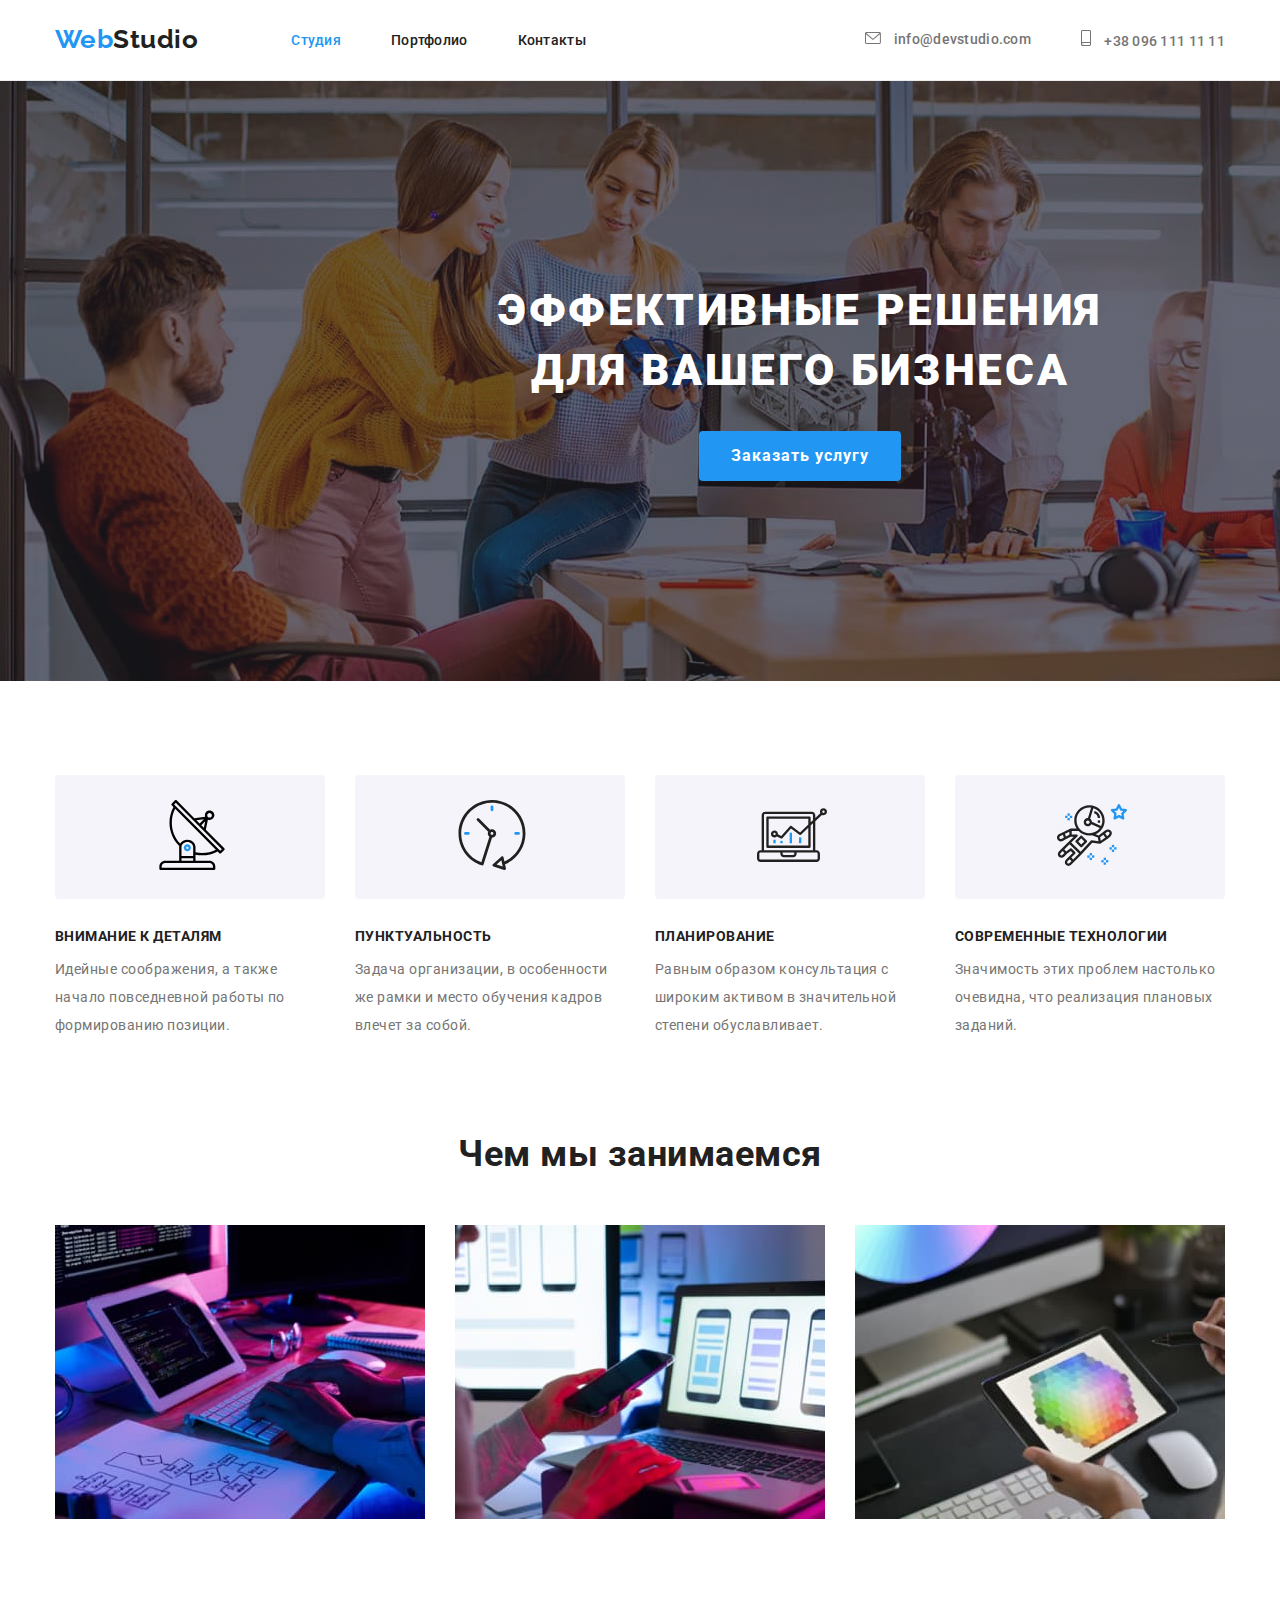
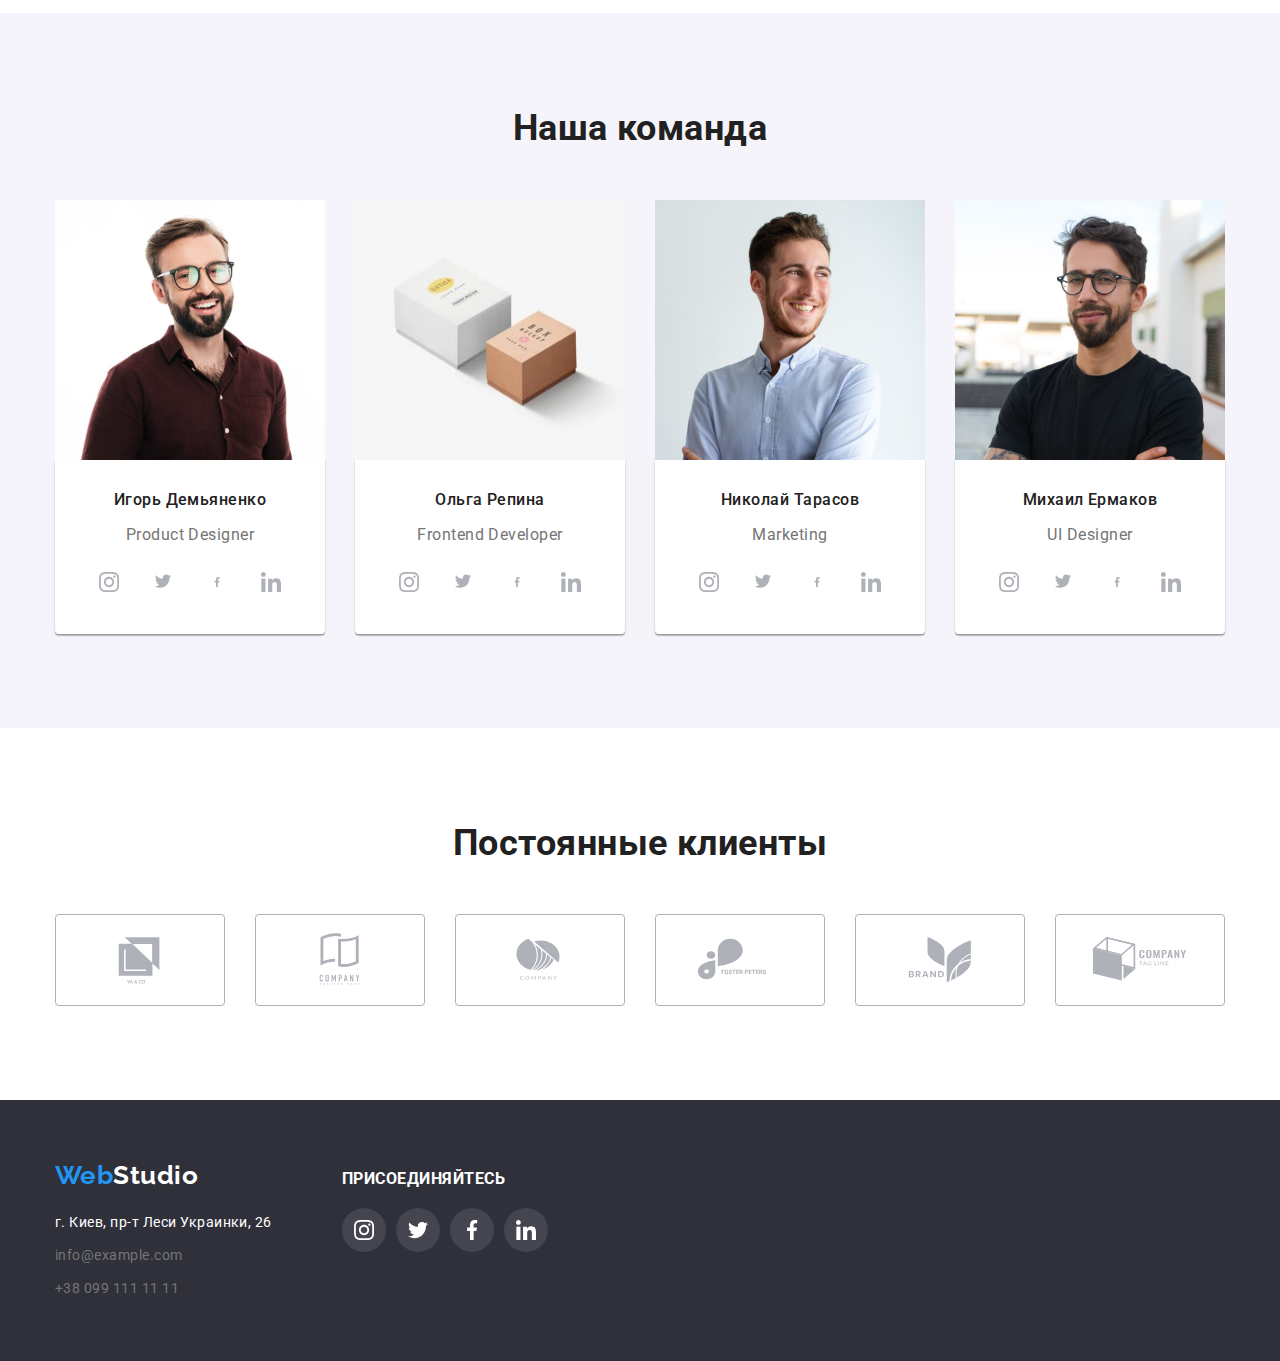
==== index.html @ 0385b1ef "Homework 4" ====
<!DOCTYPE html>
<html lang="ru">
  <head>
    <meta charset="UTF-8" />
    <meta http-equiv="X-UA-Compatible" content="IE=edge" />
    <meta name="viewport" content="width=device-width, initial-scale=1.0" />
    <title>Студия</title>
    <link rel="preconnect" href="https://fonts.googleapis.com" />
    <link rel="preconnect" href="https://fonts.gstatic.com" crossorigin />
    <link
      href="https://fonts.googleapis.com/css2?family=Raleway:wght@700&family=Roboto:wght@400;500;700;900&display=swap"
      rel="stylesheet"
    />
    <link
      rel="stylesheet"
      href="https://cdn.jsdelivr.net/npm/modern-normalize@1.1.0/modern-normalize.min.css"
    />
    <link rel="stylesheet" href="./css/styles.css" />
  </head>
  <body class="page">
    <!-- Шапка -->
    <header class="page-header">
      <div class="container header-content">
        <a lang="en" href="./index.html" class="logo"
          >Web<span class="logo-header">Studio</span></a
        >
        <nav class="main-nav">
          <ul class="site-nav">
            <li class="item">
              <a href="./index.html" class="link current">Студия</a>
            </li>
            <li class="item">
              <a href="./portfolio.html" class="link">Портфолио</a>
            </li>
            <li class="item"><a href="" class="link">Контакты</a></li>
          </ul>
        </nav>
        <ul class="contacts list">
          <li class="item">
            <a href="mailto:info@devstudio.com" class="contacts-header">
              <svg class="contacts-header-svg" width="16" height="12">
                <use
                  href="./images/svg/symbol-defs.svg#icon-envelope-hover-1"
                ></use>
              </svg>
              info@devstudio.com</a
            >
          </li>
          <li class="item contacts-link">
            <a href="tel:+380961111111" class="contacts-header">
              <svg class="contacts-header-svg" width="10" height="16">
                <use href="images/svg/symbol-defs.svg#icon-smartphone-1"></use>
              </svg>
              +38 096 111 11 11</a
            >
          </li>
        </ul>
      </div>
    </header>
    <main>
      <section class="section hero">
        <div class="container container-hero">
          <h1 class="hero-title">
            Эффективные решения <br />
            для вашего бизнеса
          </h1>
          <button type="button" class="button primary">Заказать услугу</button>
        </div>
      </section>
      <section class="section section-features">
        <div class="container">
          <h2 class="section-title visually-hidden">Чем мы занимаемся</h2>
          <ul class="features-list">
            <li class="features-list-item">
              <div class="features-icon">
                <svg class="features-icon-image">
                  <use href="./images/svg/symbol-defs.svg#icon-antenna-1"></use>
                </svg>
              </div>
              <h3 class="features-title">Внимание к деталям</h3>
              <p class="features-description">
                Идейные соображения, а также начало повседневной работы по
                формированию позиции.
              </p>
            </li>
            <li class="features-list-item">
              <div class="features-icon">
                <svg class="features-icon-image">
                  <use href="./images/svg/symbol-defs.svg#icon-clock-1"></use>
                </svg>
              </div>
              <h3 class="features-title">Пунктуальность</h3>
              <p class="features-description">
                Задача организации, в особенности же рамки и место обучения
                кадров влечет за собой.
              </p>
            </li>
            <li class="features-list-item">
              <div class="features-icon">
                <svg class="features-icon-image">
                  <use href="./images/svg/symbol-defs.svg#icon-diagram-1"></use>
                </svg>
              </div>
              <h3 class="features-title">Планирование</h3>
              <p class="features-description">
                Равным образом консультация с широким активом в значительной
                степени обуславливает.
              </p>
            </li>
            <li class="features-list-item">
              <div class="features-icon">
                <svg class="features-icon-image">
                  <use
                    href="./images/svg/symbol-defs.svg#icon-astronaut-1"
                  ></use>
                </svg>
              </div>
              <h3 class="features-title">Современные технологии</h3>
              <p class="features-description">
                Значимость этих проблем настолько очевидна, что реализация
                плановых заданий.
              </p>
            </li>
          </ul>
        </div>
      </section>
      <section class="section">
        <div class="container">
          <h2 class="section-title">Чем мы занимаемся</h2>
          <ul class="images-list">
            <li class="images-list-item">
              <img
                src="./images/jpeg/img.jpg"
                alt="Печать на клавиатуре"
                width="370"
                height="294"
              />
            </li>
            <li class="images-list-item">
              <img
                src="./images/jpeg/img(1).jpg"
                alt="Айфон"
                width="370"
                height="294"
              />
            </li>
            <li class="images-list-item">
              <img
                src="./images/jpeg/img(2).jpg"
                alt="Айпад"
                width="370"
                height="294"
              />
            </li>
          </ul>
        </div>
      </section>
      <section class="section section-workers">
        <div class="container">
          <h2 class="section-title">Наша команда</h2>
          <ul class="team-list">
            <li class="team-list-item">
              <img
                src="./images/jpeg/img(3).jpg"
                alt="Фото мужчины"
                width="270"
              />
              <div class="team-item">
                <h3 class="team-title">Игорь Демьяненко</h3>
                <p class="team-description">Product Designer</p>
                <ul class="socials-list">
                  <li class="socials-item">
                    <a class="socials-link" href="">
                      <svg class="socials-description" width="20" height="20">
                        <use
                          href="images/svg/symbol-defs.svg#icon-instagram-2"
                        ></use>
                      </svg>
                    </a>
                  </li>
                  <li class="socials-item">
                    <a class="socials-link" href="">
                      <svg
                        class="socials-description"
                        width="20"
                        height="16.25"
                      >
                        <use
                          href="images/svg/symbol-defs.svg#icon-twitter-1"
                        ></use>
                      </svg>
                    </a>
                  </li>
                  <li class="socials-item">
                    <a class="socials-link" href="">
                      <svg class="socials-description" width="10" height="20">
                        <use
                          href="images/svg/symbol-defs.svg#icon-facebook-1"
                        ></use>
                      </svg>
                    </a>
                  </li>
                  <li class="socials-item">
                    <a class="socials-link" href="">
                      <svg class="socials-description" width="20" height="20">
                        <use
                          href="images/svg/symbol-defs.svg#icon-linkedin-1"
                        ></use>
                      </svg>
                    </a>
                  </li>
                </ul>
              </div>
            </li>
            <li class="team-list-item">
              <img
                src="./images/jpeg/img4.jpg"
                alt="Фото женщины"
                width="270"
                height="260"
              />
              <div class="team-item">
                <h3 class="team-title">Ольга Репина</h3>
                <p class="team-description">Frontend Developer</p>
                <ul class="socials-list">
                  <li class="socials-item">
                    <a class="socials-link" href="">
                      <svg class="socials-description" width="20" height="20">
                        <use
                          href="images/svg/symbol-defs.svg#icon-instagram-2"
                        ></use>
                      </svg>
                    </a>
                  </li>
                  <li class="socials-item">
                    <a class="socials-link" href="">
                      <svg
                        class="socials-description"
                        width="20"
                        height="16.25"
                      >
                        <use
                          href="images/svg/symbol-defs.svg#icon-twitter-1"
                        ></use>
                      </svg>
                    </a>
                  </li>
                  <li class="socials-item">
                    <a class="socials-link" href="">
                      <svg class="socials-description" width="10" height="20">
                        <use
                          href="images/svg/symbol-defs.svg#icon-facebook-1"
                        ></use>
                      </svg>
                    </a>
                  </li>
                  <li class="socials-item">
                    <a class="socials-link" href="">
                      <svg class="socials-description" width="20" height="20">
                        <use
                          href="images/svg/symbol-defs.svg#icon-linkedin-1"
                        ></use>
                      </svg>
                    </a>
                  </li>
                </ul>
              </div>
            </li>
            <li class="team-list-item">
              <img
                src="./images/jpeg/img(5).jpg"
                alt="Фото мужчины"
                width="270"
              />
              <div class="team-item">
                <h3 class="team-title">Николай Тарасов</h3>
                <p class="team-description">Marketing</p>
                <ul class="socials-list">
                  <li class="socials-item">
                    <a class="socials-link" href="">
                      <svg class="socials-description" width="20" height="20">
                        <use
                          href="images/svg/symbol-defs.svg#icon-instagram-2"
                        ></use>
                      </svg>
                    </a>
                  </li>
                  <li class="socials-item">
                    <a class="socials-link" href="">
                      <svg
                        class="socials-description"
                        width="20"
                        height="16.25"
                      >
                        <use
                          href="images/svg/symbol-defs.svg#icon-twitter-1"
                        ></use>
                      </svg>
                    </a>
                  </li>
                  <li class="socials-item">
                    <a class="socials-link" href="">
                      <svg class="socials-description" width="10" height="20">
                        <use
                          href="images/svg/symbol-defs.svg#icon-facebook-1"
                        ></use>
                      </svg>
                    </a>
                  </li>
                  <li class="socials-item">
                    <a class="socials-link" href="">
                      <svg class="socials-description" width="20" height="20">
                        <use
                          href="images/svg/symbol-defs.svg#icon-linkedin-1"
                        ></use>
                      </svg>
                    </a>
                  </li>
                </ul>
              </div>
            </li>
            <li class="team-list-item">
              <img
                src="./images/jpeg/img(6).jpg"
                alt="Фото мужчины"
                width="270"
              />
              <div class="team-item">
                <h3 class="team-title">Михаил Ермаков</h3>
                <p class="team-description">UI Designer</p>
                <ul class="socials-list">
                  <li class="socials-item">
                    <a class="socials-link" href="">
                      <svg class="socials-description" width="20" height="20">
                        <use
                          href="images/svg/symbol-defs.svg#icon-instagram-2"
                        ></use>
                      </svg>
                    </a>
                  </li>
                  <li class="socials-item">
                    <a class="socials-link" href="">
                      <svg
                        class="socials-description"
                        width="20"
                        height="16.25"
                      >
                        <use
                          href="images/svg/symbol-defs.svg#icon-twitter-1"
                        ></use>
                      </svg>
                    </a>
                  </li>
                  <li class="socials-item">
                    <a class="socials-link" href="">
                      <svg class="socials-description" width="10" height="20">
                        <use
                          href="images/svg/symbol-defs.svg#icon-facebook-1"
                        ></use>
                      </svg>
                    </a>
                  </li>
                  <li class="socials-item">
                    <a class="socials-link" href="">
                      <svg class="socials-description" width="20" height="20">
                        <use
                          href="images/svg/symbol-defs.svg#icon-linkedin-1"
                        ></use>
                      </svg>
                    </a>
                  </li>
                </ul>
              </div>
            </li>
          </ul>
        </div>
      </section>
      <section class="section section-clients">
        <div class="container">
          <h2 class="section-title">Постоянные клиенты</h2>
          <ul class="clients-list">
            <li class="clients-item">
              <svg class="clients-item-logo">
                <use href="./images/svg/symbol-defs.svg#icon-Logo"></use>
              </svg>
            </li>
            <li class="clients-item">
              <svg class="clients-item-logo">
                <use href="./images/svg/symbol-defs.svg#icon-Logo-2"></use>
              </svg>
            </li>
            <li class="clients-item">
              <svg class="clients-item-logo">
                <use href="./images/svg/symbol-defs.svg#icon-Logo-3"></use>
              </svg>
            </li>
            <li class="clients-item">
              <svg class="clients-item-logo">
                <use href="./images/svg/symbol-defs.svg#icon-Logo-4"></use>
              </svg>
            </li>
            <li class="clients-item">
              <svg class="clients-item-logo">
                <use href="./images/svg/symbol-defs.svg#icon-Logo-5"></use>
              </svg>
            </li>
            <li class="clients-item">
              <svg class="clients-item-logo">
                <use href="./images/svg/symbol-defs.svg#icon-Logo-6"></use>
              </svg>
            </li>
          </ul>
        </div>
      </section>
    </main>
    <footer class="page-footer">
      <div class="container footer-container">
        <div class="footer-adress">
          <a lang="en" href="./index.html" class="logo"
            >Web<span class="logo-footer-item">Studio</span></a
          >
          <address>
            <ul class="contacts">
              <li class="contacts-footer-item">
                <a href="" class="contacts-footer">
                  <span class="contacts-adress"
                    >г. Киев, пр-т Леси Украинки, 26</span
                  >
                </a>
              </li>
              <li class="contacts-footer-item">
                <a href="mailto:info@example.com" class="contacts-footer"
                  >info@example.com</a
                >
              </li>
              <li class="contacts-footer-item">
                <a href="tel:+380991111111" class="contacts-footer"
                  >+38 099 111 11 11</a
                >
              </li>
            </ul>
          </address>
        </div>
        <div class="footer-socials">
          <p class="footer-accession">присоединяйтесь</p>
          <ul class="acession-list">
            <li class="acession-list-item">
              <a class="footer-accession-link" href="">
                <svg class="acession-list-icon">
                  <use href="images/svg/symbol-defs.svg#icon-instagram-2"></use>
                </svg>
              </a>
            </li>
            <li class="acession-list-item">
              <a class="footer-accession-link" href="">
                <svg class="acession-list-icon">
                  <use href="images/svg/symbol-defs.svg#icon-twitter-1"></use>
                </svg>
              </a>
            </li>
            <li class="acession-list-item">
              <a class="footer-accession-link" href="">
                <svg class="acession-list-icon">
                  <use href="images/svg/symbol-defs.svg#icon-facebook-1"></use>
                </svg>
              </a>
            </li>
            <li class="acession-list-item">
              <a class="footer-accession-link" href="">
                <svg class="acession-list-icon">
                  <use href="images/svg/symbol-defs.svg#icon-linkedin-1"></use>
                </svg>
              </a>
            </li>
          </ul>
        </div>
      </div>
    </footer>
  </body>
</html>
---- css/styles.css ----
/* цвет основного текста #212121 */
/* цвет вторичного текста #757575 */
/* акцент #2196F3 */
/* белый #FFFFFF */
/* цвет фона основной #E5E5E5 */
/* цвет фона вторичный #FFFFFF #2F303A */

:root {
  /* Цвет текста */
  --primary-text-color: #212121;
  --secondary-text-color: #757575;
  --acent-color: #2196f3;
  --primary-white-color: #ffffff;
  /* Цвет фона */
  --primary-bg-color: #e5e5e5;
  --secondary-bg-color: #2f303a;
  --additional-bg-color: #f5f4fa;
  --gradient-color: rgba(47, 48, 58, 0.4);
  /* Цвет кнопок */
  --button-bg-color: #f5f4fa;
  --primary-btn-color: #212121;
  --btn-white-color: #ffffff;
  --btn-acent-color: #2196f3;
  /* Текст */
  --main-font: Roboto, sans-serif;
  --logo-font: Raleway, sans-serif;
  /* цвет иконок */
  --icon-color: #afb1b8;
  --acession-bg-color: rgba(255, 255, 255, 0.1);
}
*,
*::before,
*::after {
  box-sizing: border-box;
}
body {
  color: var(--primary-text-color);
  font-family: var(--main-font);
  letter-spacing: 0.03em;
}
/* Утилиты */
ul {
  list-style: none;
  margin: 0;
  padding: 0;
}
h1,
h2,
h3,
h4,
h5,
h6,
p {
  margin-top: 0;
}
img {
  display: block;
  max-width: 100%;
}
.container {
  width: 1200px;
  padding: 0 15px;
  margin: 0 auto;
  /* outline: 1px solid red; */
}
.visually-hidden {
  position: fixed;
  transform: scale(0);
}
.section {
  padding-top: 94px;
  padding-bottom: 94px;
}
/* Header */
.header-content {
  display: flex;
  align-items: center;
}
.page-header {
  background-color: var(--primary-white-color);
  border-bottom: 1px solid #ececec;
}

.main-nav {
  display: flex;
}

.logo {
  color: var(--acent-color);
  font-family: var(--logo-font);
  font-weight: bold;
  font-size: 26px;
  line-height: 1.2;
  text-decoration: none;
}
.logo:hover,
.logo:focus {
  color: var(--acent-color);
}
.logo-header {
  color: var(--primary-text-color);
}
/* Navigation */
.site-nav {
  display: flex;
  margin-left: 93px;
}
.site-nav .item {
  margin-right: 50px;
  padding: 32px 0;
}
.site-nav .item:last-child {
  margin-right: 0;
}
.site-nav .link {
  display: block;

  color: var(--primary-text-color);
  font-weight: 500;
  font-size: 14px;
  line-height: 1.15;
  letter-spacing: 0.02em;
  text-decoration: none;
}
.site-nav .link:hover,
.site-nav .link:focus {
  color: var(--acent-color);
}
.site-nav .link.current {
  color: var(--acent-color);
}
/* Сontacts */
.contacts.list {
  display: flex;
  margin-left: auto;
}
.contacts .item + .item {
  margin-left: 50px;
}
.contacts a {
  color: var(--secondary-text-color);
  text-decoration: none;
}
.contacts a:hover,
.contacts a:focus {
  color: var(--acent-color);
  fill: var(--acent-color);
}
.contacts-header {
  font-weight: 500;
  font-size: 14px;
  line-height: 1.15;
  letter-spacing: 0.02em;
}
.contacts-header-svg {
  margin-right: 10px;
  fill: var(--secondary-text-color);
}
.contacts-header-svg:hover,
.contacts-header-svg:focus {
  fill: var(--acent-color);
}

/* Hero */
.hero {
  padding: 200px 0;
  background-color: var(--secondary-bg-color);
  text-align: center;
  width: 1600px;
  margin-left: auto;
  margin-right: auto;
  background-image: linear-gradient(
      var(--gradient-color),
      var(--gradient-color)
    ),
    url(../images/jpeg/Imgbg\(1\).jpg);
  background-repeat: no-repeat;
  background-position: center;
}

.hero-title {
  margin-bottom: 30px;
  color: var(--primary-white-color);
  font-weight: 900;
  font-size: 44px;
  line-height: 1.36;
  text-align: center;
  letter-spacing: 0.06em;
  text-transform: uppercase;
}
/* What we do */
.section-features {
  padding-bottom: 0;
}
.features-list {
  display: flex;
}
.features-icon {
  display: block;
  padding: 25px 102px;
  margin-bottom: 30px;
  background-color: var(--additional-bg-color);
  border-radius: 4px;
}
.features-icon-image {
  width: 70px;
  height: 70px;
}
.features-list-item {
  width: 270px;
  margin-right: 30px;
  margin-bottom: 0;
}

.features-list-item:nth-child(4n) {
  margin-right: 0;
}

.section-title {
  margin-bottom: 50px;
  color: var(--primary-text-color);
  font-weight: bold;
  font-size: 36px;
  line-height: 1.17;
  text-align: center;
}
.features-title {
  margin-bottom: 10px;
  color: var(--primary-text-color);
  font-weight: bold;
  font-size: 14px;
  line-height: 1.14;
  text-transform: uppercase;
}
.features-description {
  margin-bottom: 0;
  line-height: 2;
  font-size: 14px;
  color: var(--secondary-text-color);
}
/* Images */
.images-list {
  display: flex;
}
.images-list-item {
  margin-right: 30px;
}
.images-list-item:nth-child(3n) {
  margin-right: 0;
}
/* Team */
.section-workers {
  background-color: var(--additional-bg-color);
}
.team-list {
  display: flex;
}

.team-list-item {
  width: 270px;
  margin-right: 30px;
  background-color: var(--primary-white-color);
  text-align: center;
}

.team-list-item:nth-child(4n) {
  margin-right: 0;
}
.team-item {
  padding-top: 30px;
  padding-bottom: 30px;
  box-shadow: 0px 1px 3px rgba(0, 0, 0, 0.12), 0px 1px 1px rgba(0, 0, 0, 0.14),
    0px 2px 1px rgba(0, 0, 0, 0.2);
  border-radius: 0px 0px 4px 4px;
}

.team-title {
  margin-bottom: 10px;

  color: var(--primary-text-color);
  font-weight: 500;
  font-size: 16px;
  line-height: 1.19;
}
.team-description {
  margin: 16px;
  color: var(--secondary-text-color);
  font-size: 16px;
  line-height: 1.19;
}
.socials-list {
  display: flex;
  justify-content: center;
}
.socials-item:not(:last-child) {
  margin-right: 10px;
}
.socials-link {
  width: 44px;
  height: 44px;
  display: flex;
  justify-content: center;
  align-items: center;
  border-radius: 50%;
}
.socials-link:hover,
.socials-link:focus {
  background-color: var(--acent-color);
}
.socials-description {
  fill: var(--icon-color);
}
.socials-link:hover .socials-description,
.socials-link:focus .socials-description {
  fill: var(--primary-white-color);
}
/* Секция клиенты */
.clients-list {
  display: flex;
}

.clients-item {
  display: flex;
  justify-content: center;
  align-items: center;

  width: 170px;
  height: 92px;
  margin-right: 30px;

  fill: var(--icon-color);
  border: 1px solid var(--icon-color);
  border-radius: 4px;
}

.clients-item:nth-child(6n) {
  margin-right: 0;
}

.clients-item:hover,
.clients-item:focus {
  border-color: var(--acent-color);
  cursor: pointer;
}

.clients-item:hover .clients-item-logo,
.clients-item:focus .clients-item-logo {
  fill: var(--acent-color);
}

.clients-item-logo {
  width: 106px;
  height: 60px;
}

/* Footer */
.page-footer {
  background-color: var(--secondary-bg-color);
  padding: 60px 0;
}
.footer-container {
  display: flex;
  align-items: baseline;
}
.acession-list {
  display: flex;
}

.footer-accession {
  margin-bottom: 20px;
  font-weight: 700;
  text-transform: uppercase;
  color: var(--primary-white-color);
  line-height: 1.17;
}

.footer-socials {
  margin-left: 70px;
}
.footer-accession-link {
  width: 44px;
  height: 44px;
  display: flex;
  justify-content: center;
  align-items: center;

  background-color: var(--acession-bg-color);
  border-radius: 50%;
}

.footer-accession-link:hover,
.footer-accession-link:focus {
  background-color: var(--acent-color);
}

.acession-list-icon {
  width: 20px;
  height: 20px;
  fill: var(--primary-white-color);
}

.acession-list-item {
  margin-right: 10px;
}
.acession-list-item:nth-child(4n) {
  margin-right: 0;
}

.page-footer .logo {
  margin-bottom: 20px;
  display: block;
}
.logo-footer-item {
  color: var(--primary-white-color);
}
.contacts-adress {
  color: var(--primary-white-color);
}
.contacts-footer {
  display: block;
  color: rgba(255, 255, 255, 0.6);
  font-style: normal;
  font-size: 14px;
  line-height: 1.71;
}

.contacts-footer-item {
  margin-bottom: 9px;
}
.contacts-footer-item:last-child {
  margin-bottom: 0px;
}
/* Button */

.button {
  border: 1px solid transparent;
  color: var(--primary-btn-color);
  background-color: var(--button-bg-color);
  font-family: inherit;
  cursor: pointer;
  font-size: 16px;
  text-decoration: none;
  border: none;
}
.button.primary {
  border-radius: 4px;
  padding: 10px 32px;

  color: var(--btn-white-color);
  background-color: var(--btn-acent-color);
  font-weight: bold;
  line-height: 1.89;
  text-align: center;
  letter-spacing: 0.06em;
}

.button.secondary {
  border-radius: 4px;
  padding: 6px 22px;

  font-weight: 500;
  line-height: 1.62;
  letter-spacing: 0, 03em;
}
.button.secondary:hover,
.button.secondary:focus {
  color: var(--btn-white-color);
  background-color: var(--btn-acent-color);
  box-shadow: 0px 3px 1px rgba(0, 0, 0, 0.1), 0px 1px 2px rgba(0, 0, 0, 0.08),
    0px 2px 2px rgba(0, 0, 0, 0.12);
}

.button-filter {
  display: flex;
  justify-content: center;

  margin-bottom: 50px;
}
.button-filter-item {
  margin-right: 8px;
}

.button-filter-item:nth-child(5n) {
  margin-right: 0;
}

/* Portfolio main*/
.section-list {
  display: flex;
  flex-wrap: wrap;
}
.section-item {
  width: calc((100% - 60px) / 3);
  margin-right: 30px;
  margin-bottom: 30px;
  border-bottom: 1px solid #eeeeee;
}
.section-item:nth-child(3n) {
  margin-right: 0;
}
.section-item:nth-last-child(-n + 3) {
  margin-bottom: 0;
}
.section-item:hover,
.section-item:focus {
  box-shadow: 0px 1px 1px rgba(0, 0, 0, 0.12), 0px 4px 4px rgba(0, 0, 0, 0.06),
    1px 4px 6px rgba(0, 0, 0, 0.16);
}
.section-link {
  text-decoration: none;
}
.section-link-title {
  margin-bottom: 4px;
  color: var(--primary-text-color);
  font-weight: 700;
  font-size: 18px;
  line-height: 36px;
  letter-spacing: 0.06em;
}

.container-description {
  padding: 20px 24px 20px 24px;
  background: var(--primary-white-color);
}
.description-meaning {
  margin-bottom: 0px;
  color: var(--secondary-text-color);
  font-size: 16px;
  line-height: 1.87;
}
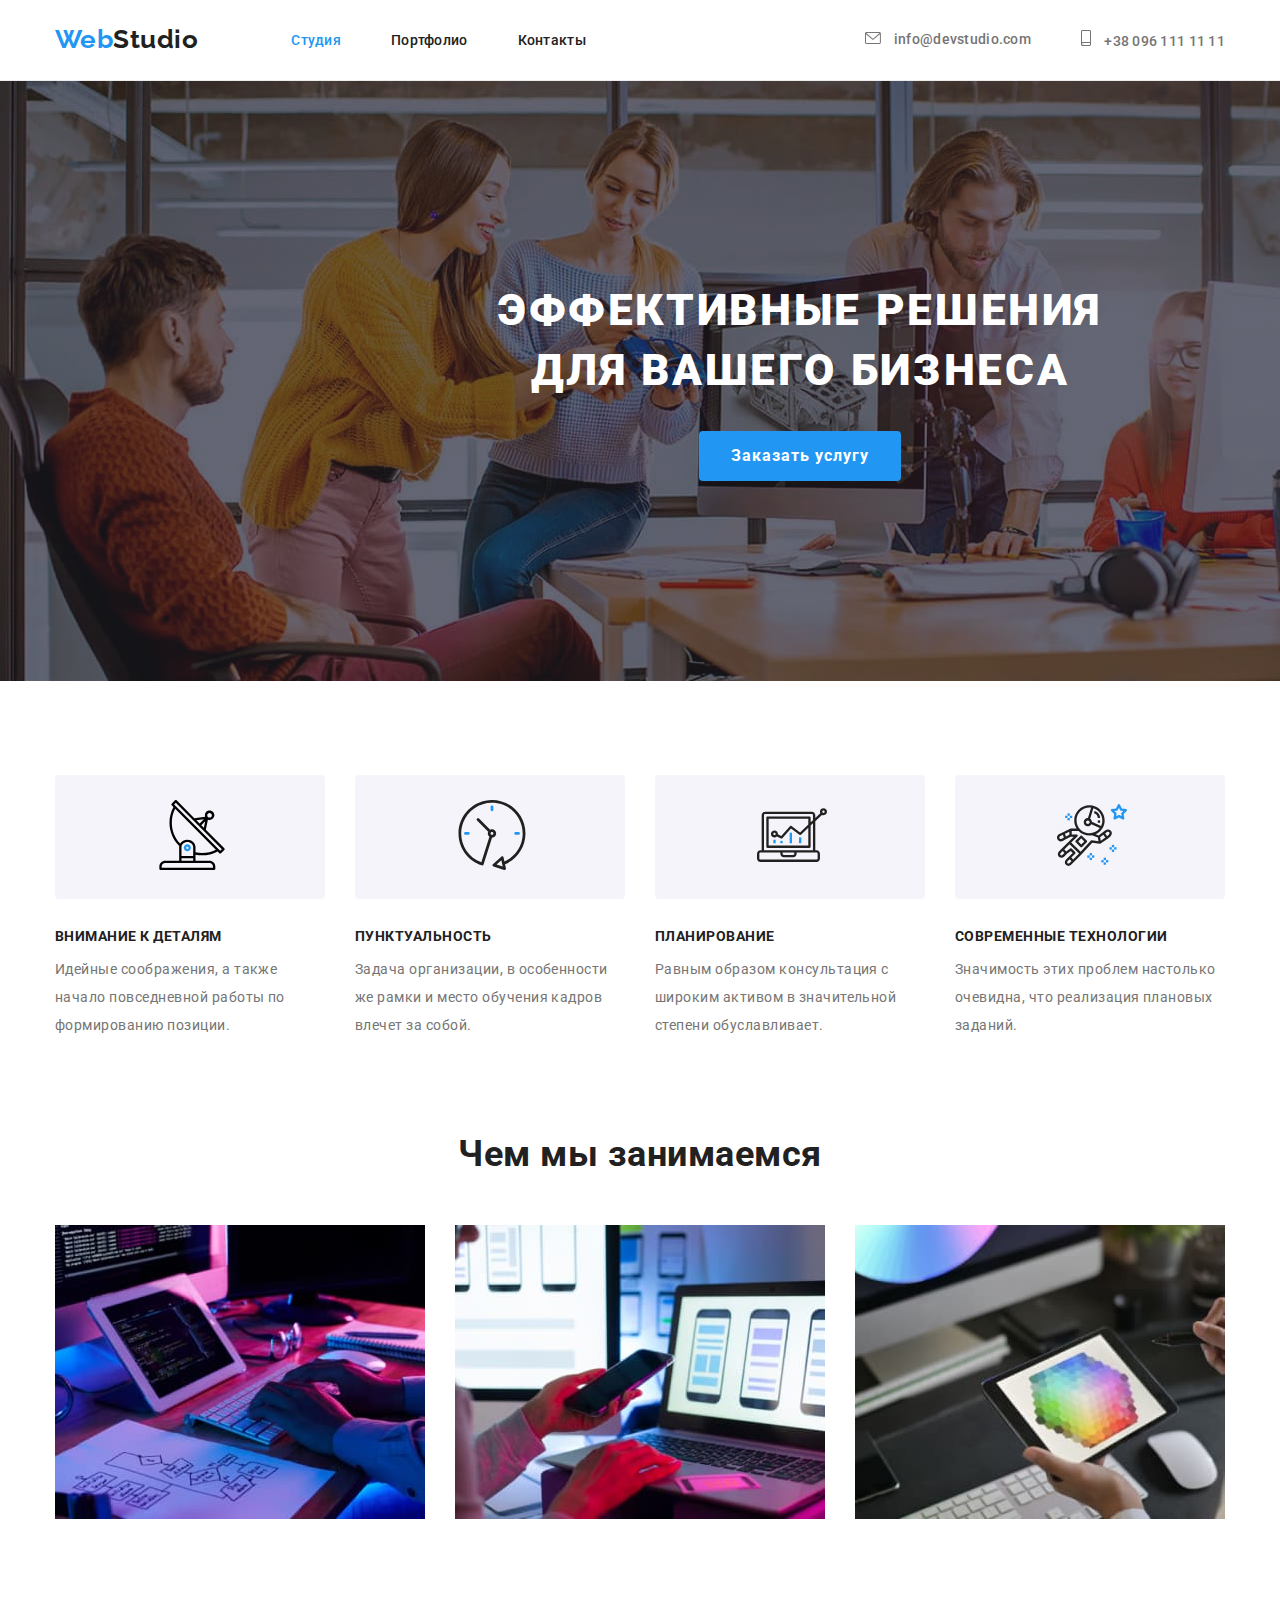
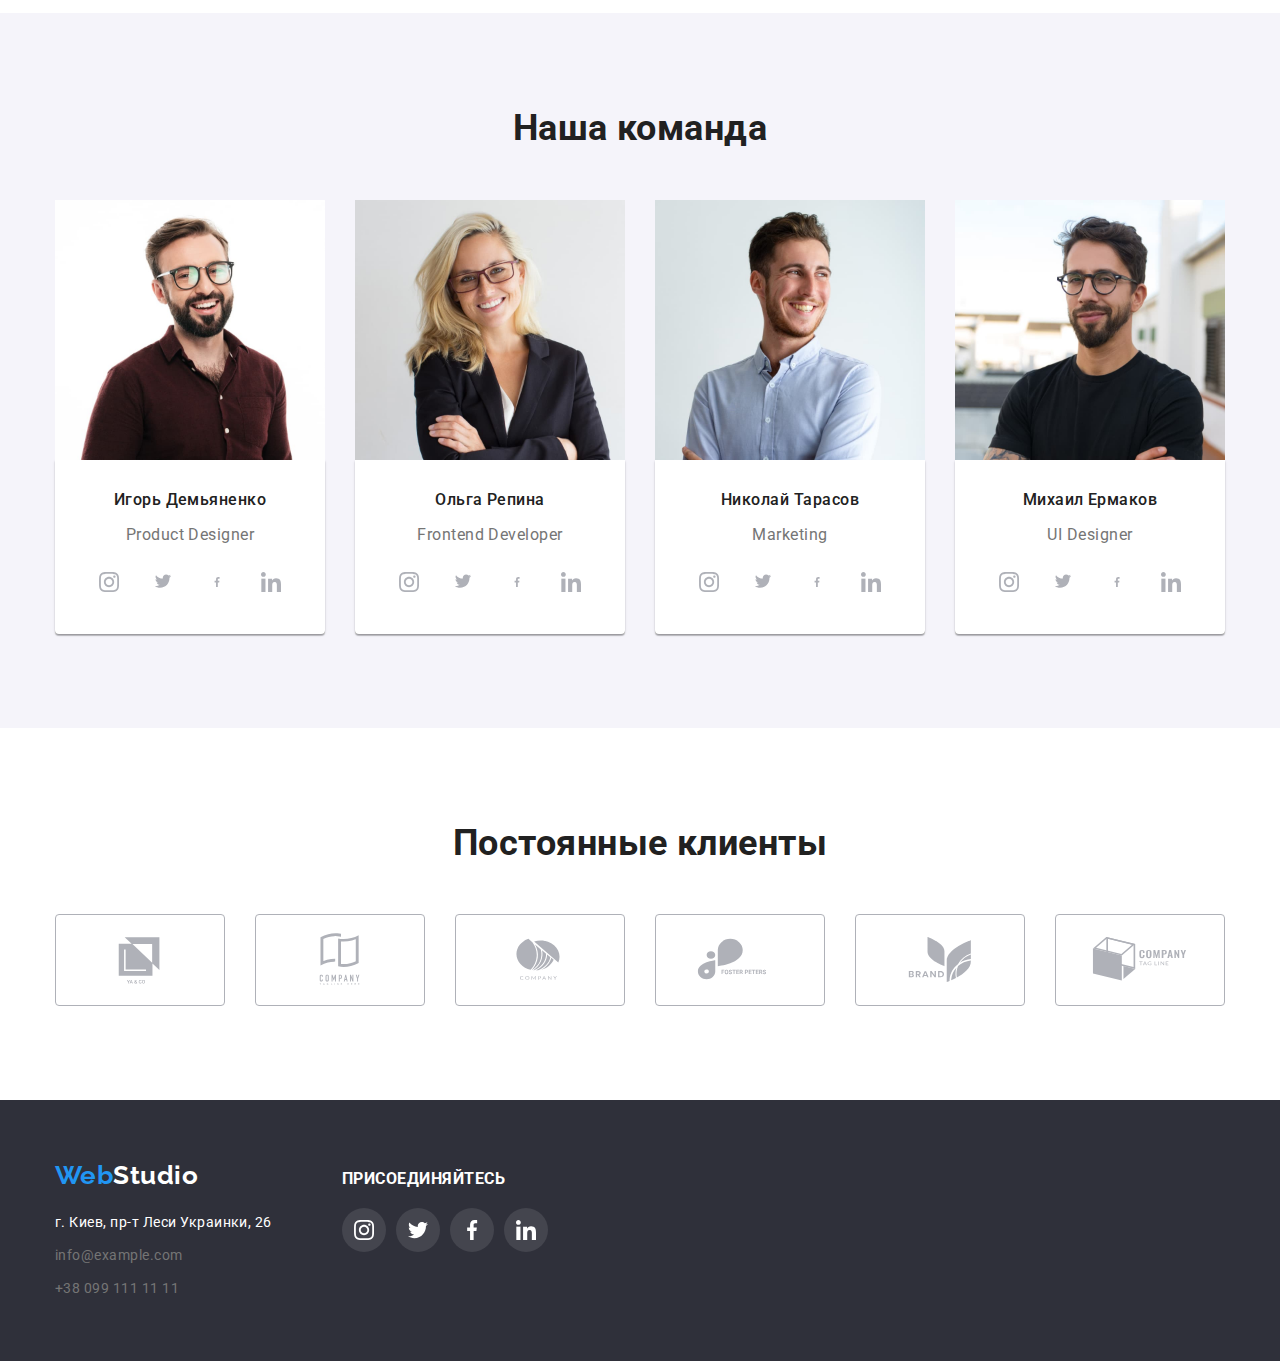
==== commit b57a8b30: "Update index.html" ====
--- a/index.html
+++ b/index.html
@@ -214,7 +214,7 @@
             </li>
             <li class="team-list-item">
               <img
-                src="./images/jpeg/img4.jpg"
+                src="./images/jpeg/img(4).jpg"
                 alt="Фото женщины"
                 width="270"
                 height="260"
